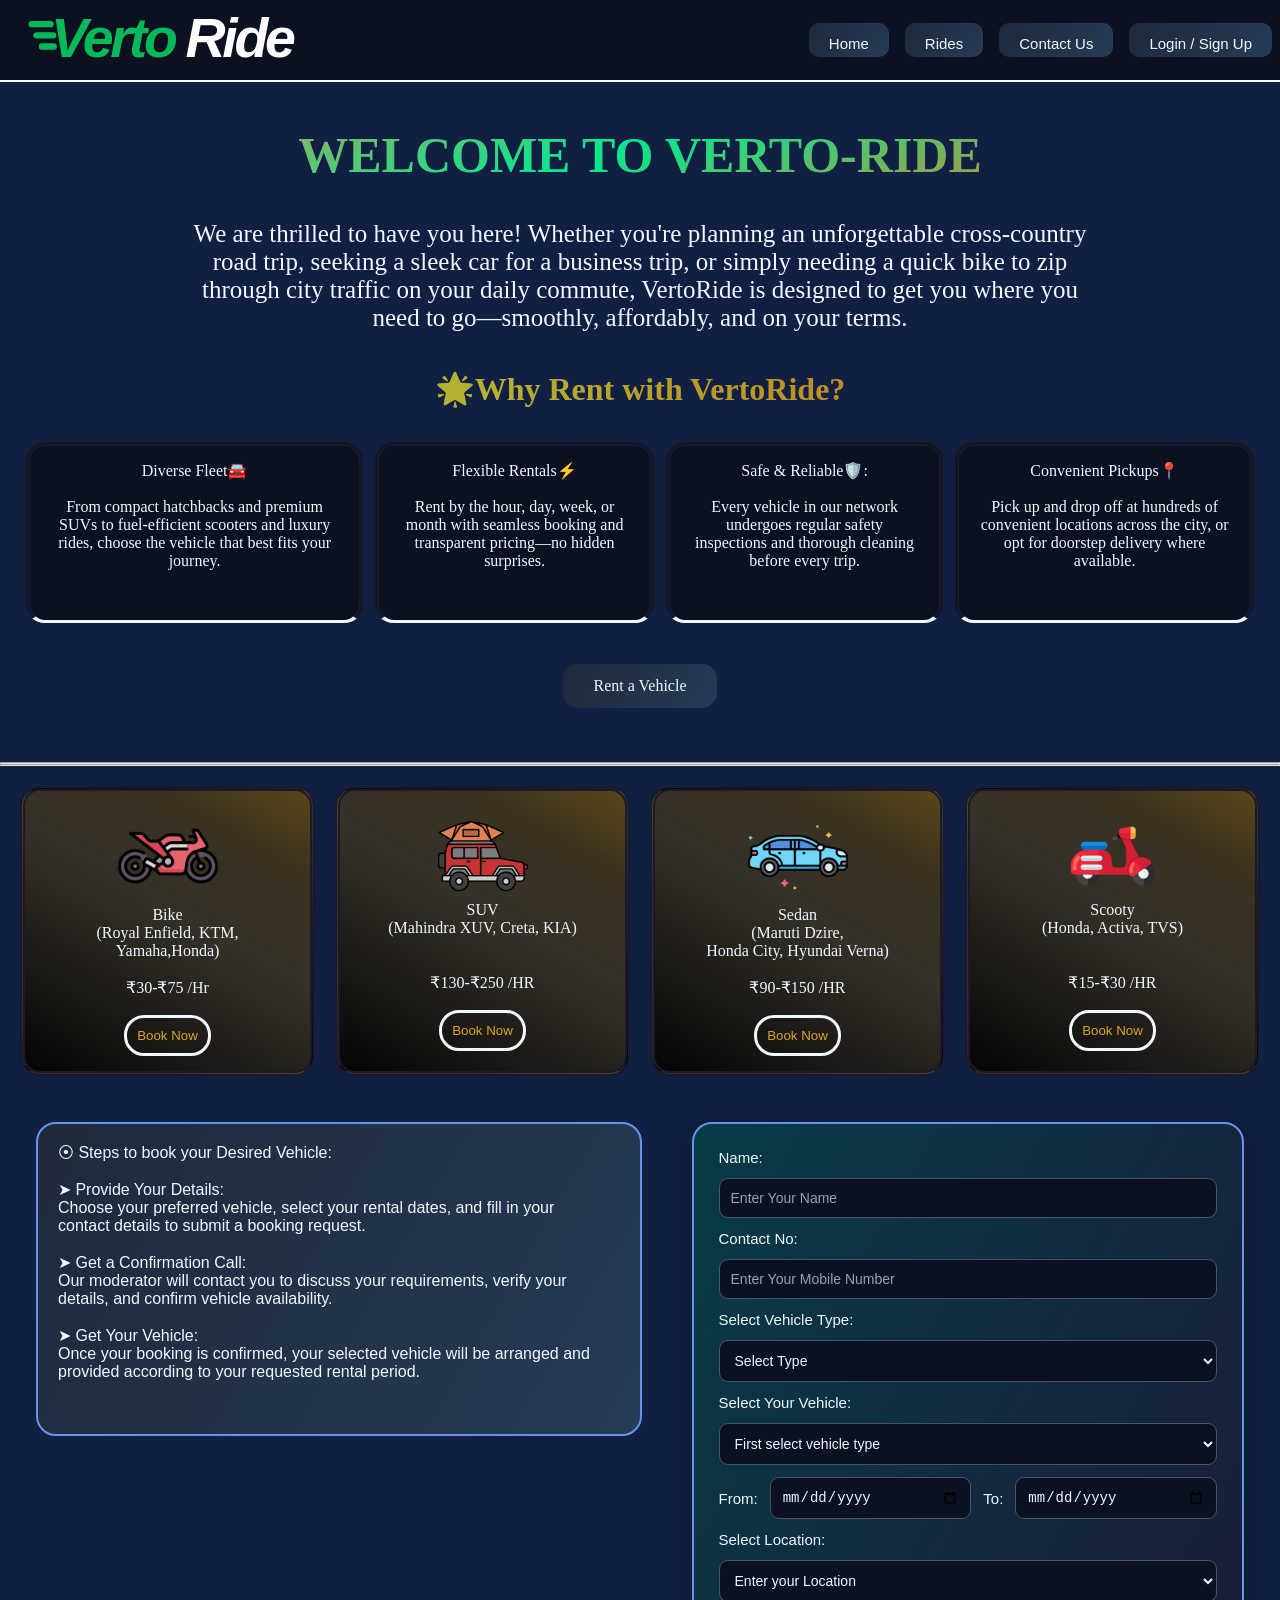
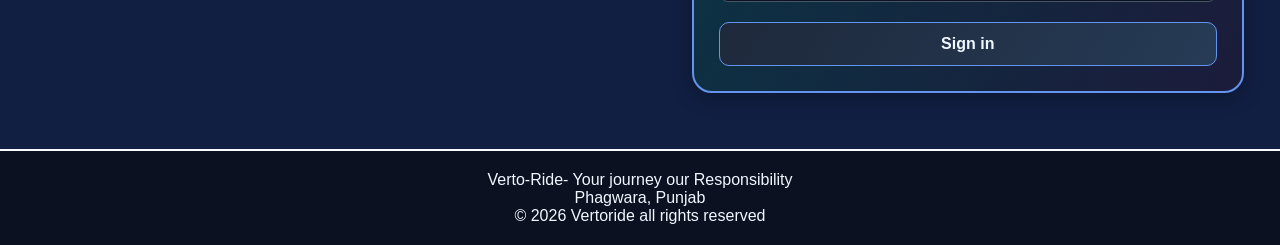
==== index.html @ 51d3aeab "Add files via upload" ====
<!DOCTYPE html>
<html lang="en">
<head>
    <meta charset="UTF-8">
    <meta name="viewport" content="width=device-width, initial-scale=1.0">
    <link rel="icon" type="image/jpg" href="ChatGPT Image Oct 30, 2026, 11_33_49 PM.png">
    <link rel="stylesheet" href="style.css">
    <title>VERTORIDE-VEHICLE RENTING</title>
</head>
<body>  
    <header>
        <div id="panel">
            <div id="logo"><img src="vertoride_wordmark.svg" alt="logo" height="80px" width="350px"></div>
            <div class="parent">
                <div id="home" class="child"><a href="index.html">Home</a></div>
                <div id="rides" class="child"><a href="#Services">Rides</a></div>
                <div id="contactus" class="child"><a href="contact.html">Contact Us</a></div>
                <div id="login" class="child"><a href="login.html" id="loginlink">Login / Sign Up</a></div>
            </div>
        </div>
    </header>
    <br><br>
    <main>
        <br><br><br><br><br>
        <div id="greet">
            <p id="greetp">Welcome to Verto-Ride</p><br><br>
            <p id="greetc">
                We are thrilled to have you here! Whether you're planning an unforgettable cross-country<br> road trip, seeking a sleek car for a business trip, or simply needing a quick bike to zip through city traffic on your daily commute, VertoRide is designed to get you where you need to go—smoothly, affordably, and on your terms. <br><br>
            </p>
        </div>
        <H1>🌟Why Rent with VertoRide?</H1><br>
        <div id="Whyp">
            <div class="whyc" id="fleet"> Diverse Fleet🚘<br><br> From compact hatchbacks and premium SUVs to fuel-efficient scooters and luxury rides, choose the vehicle that best fits your journey.<br></div>
            <div class="whyc" id="rental">Flexible Rentals⚡<br><br> Rent by the hour, day, week, or month with seamless booking and transparent pricing—no hidden surprises.</div>
            <div class="whyc" id="safe">Safe & Reliable🛡️:<br><br> Every vehicle in our network undergoes regular safety inspections and thorough cleaning before every trip.</div>
            <div class="whyc" id="pick">Convenient Pickups📍<br><br> Pick up and drop off at hundreds of convenient locations across the city, or opt for doorstep delivery where available.</div>
        </div>
        <br><br>
        <a href="#booking" id="btn"> Rent a Vehicle </a>
        <br><br><br><hr><hr>
        <div id="Services">
            <div class="servicec" id="bike">
                <img src="bycicle.png" alt="Bike" height="100px" width="100px">Bike<br>
                (Royal Enfield, KTM,<br> Yamaha,Honda)<br><br>₹30-₹75 /Hr<br><br><button class="btn1" data-type="bike">Book Now</button>
            </div>
            <div class="servicec" id="SUV"><img src="car.png" alt="SUV" height="90px" width="90px">SUV<br>(Mahindra XUV, Creta, KIA)<br><br><br>₹130-₹250 /HR<br><br><button class="btn1" data-type="suv">Book Now</button></div>
            <div class="servicec" id="Seddan"><img src="sedan.png" alt="Sedan" height="100px" width="100px">Sedan<br>(Maruti Dzire,<br> Honda City, Hyundai Verna)<br><br>₹90-₹150 /HR<br><br><button class="btn1" data-type="sedan">Book Now</button></div>
            <div class="servicec" id="Scooty"><img src="scooter.png" alt="Scooty" height="90px" width="90px" >Scooty<br>(Honda, Activa, TVS)<br><br><br>₹15-₹30 /HR<br><br><button class="btn1" data-type="scooty">Book Now</button></div>
        </div>
        <div id="booking">
            <p id="stepsp">
                    ⦿ Steps to book your Desired Vehicle:<br><br>
                    ➤ Provide Your Details:<br>

                    Choose your preferred vehicle, select your rental dates, and fill in your contact details to submit a booking request.<br><br>

                    ➤ Get a Confirmation Call: <br>

                    Our moderator will contact you to discuss your requirements, verify your details, and confirm vehicle availability. <br><br>

                    ➤ Get Your Vehicle: <br>

                    Once your booking is confirmed, your selected vehicle will be arranged and provided according to your requested rental period. <br> <br>
            </p>
            <div id="Form">
                <form id="bookingForm">
                    Name: <input type="text" placeholder="Enter Your Name" id="name" class="formc" required >
                    Contact No: <input type="tel" id="phone" name="phone" class="formc" placeholder="Enter Your Mobile Number" pattern="[6-9][0-9]{9}" maxlength="10"minlength="10"required>
                    <label for="vehicleType" class="formc">Select Vehicle Type:</label>

                        <select id="vehicleType" class="formc" required>
                            <option value="" disabled selected>Select Type</option>
                            <option value="sedan">Sedan</option>
                            <option value="suv">SUV</option>
                            <option value="bike">Bike</option>
                            <option value="scooty">Scooty</option>
                        </select>

                    <label for="vehicleName" class="formc">Select Your Vehicle:</label>
                        <select id="vehicleName" class="formc" required>
                            <option value="">First select vehicle type</option>
                        </select>
                    <div id="" class="formc">
                        From: <input type="date"  id="datei" class="datec" required>
                        To:   <input type="date"  id="datef" class="datec" required>
                    </div>
                    <label for="Location" class="formc">Select Location: </label>
                    <select name="formc" id="locationselect" required>
                        <option value="" disabled selected>Enter your Location</option>
                        <option value="Abohar">Abohar</option>
                        <option value="Amritsar">Amritsar</option>
                        <option value="Anandpur Sahib">Anandpur Sahib</option>
                        <option value="Barnala">Barnala</option>
                        <option value="Bathinda">Bathinda</option>
                        <option value="Batala">Batala</option>
                        <option value="Dera Bassi">Dera Bassi</option>
                        <option value="Faridkot">Faridkot</option>
                        <option value="Fatehgarh Sahib">Fatehgarh Sahib</option>
                        <option value="Ferozepur">Ferozepur</option>
                        <option value="Gurdaspur">Gurdaspur</option>
                        <option value="Hoshiarpur">Hoshiarpur</option>
                        <option value="Jalandhar">Jalandhar</option>
                        <option value="Kartarpur">Kartarpur</option>
                        <option value="Kapurthala">Kapurthala</option>
                        <option value="Khanna">Khanna</option>
                        <option value="Ludhiana">Ludhiana</option>
                        <option value="Malerkotla">Malerkotla</option>
                        <option value="Moga">Moga</option>
                        <option value="Mohali">Mohali</option>
                        <option value="Muktsar">Muktsar</option>
                        <option value="Nakodar">Nakodar</option>
                        <option value="Pathankot">Pathankot</option>
                        <option value="Patiala">Patiala</option>
                        <option value="Phagwara">Phagwara</option>
                        <option value="Rajpura">Rajpura</option>
                        <option value="Rupnagar">Rupnagar</option>
                        <option value="Sangrur">Sangrur</option>
                        <option value="Zirakpur">Zirakpur</option>
                    </select>
                    <div id="pricebox" class="hidden">
                        <p>Rate: <span id="pricerate"></span> per hour</p>
                        <p>Rent period: <span id="pricedays"></span></p>
                        <p class="pricetotal">Total Cost: <span id="pricetotal"></span></p>
                    </div>

                    <a href="login.html" id="signinbtn" class="formbtn">Sign in</a>
                    <button type="submit" id="submitbtn" class="hidden">Submit</button>
                 </form>

            </div>

        </div>
    </main>
    <footer>
        <div class="footer">
            Verto-Ride-
            Your journey our Responsibility <br>
            Phagwara, Punjab<br>
            © 2026 Vertoride all rights reserved
        </div>
    </footer>

    <div id="thankbox" class="overlay hidden">
        <div class="thankcard">
            <p class="thankhead">Thank you, <span id="thankname"></span>! 🎉</p>
            <p class="thanktext">Your selected vehicle:</p>
            <p class="thankvehicle"><span id="thanktype"></span> - <span id="thankmodel"></span></p>
            <p class="thanktext">Total rent: <span id="thankprice"></span></p>
            <p class="thanktext">Our moderators will reach you on <span id="thankphone"></span> as soon as possible.</p>
            <button id="thankclose" class="thankbtn">Close</button>
        </div>
    </div>

    <script src="common.js"></script>
    <script src="index.js"></script>
</body>
</html>
---- style.css ----
*{
    padding: 0;
    margin:0;
}

html { 
    scroll-behavior: smooth; scroll-padding-top: 90px; 
}

body{
    /* background: linear-gradient(135deg,#b5ece0 0%,#6cc9a9 22%,#4f7fb0 55%,#4a1d7a 80%,#2a0f3d 100%);
  background-attachment: fixed;
  background-repeat: no-repeat; */
  background-color: #111f43;
}

#front{
    background-image: linear-gradient(45deg, black, yellow, red);
}

#panel {
    background-color: #0B1120;
    display: flex;
    align-items: center;
    justify-content: space-between;
    height: 80px;
    width: 100%;
    border-bottom: 2px solid #fbfcff;
    position: fixed;
    top: 0;
    left: 0;
    z-index: 1000;
}

#logo{
    display: inline;
    margin-right:auto;
    margin-left:20px;
    position: sticky;
}
.parent{
    display:flex;
    align-items: center;
}
.child a{
    margin:8px;
    padding: 12px 20px;
    background: linear-gradient(120deg, #1E293B, #263B56);
    padding-bottom: 5px;
    border-radius: 10px;
    text-decoration: none;
    color: aliceblue;
    gap: 0px;
    font-size:15px;
    font-weight:500;
    position: sticky;
    font-family:'Trebuchet MS', 'Lucida Sans Unicode', 'Lucida Grande', 'Lucida Sans', Arial, sans-serif;
    display:inline-block;
    transition: 0.3s;
}

.child a:hover{
    color:black;
    background: linear-gradient(120deg,#6366F1,#0891B2);
    color:aliceblue;
    transform: translateY(-3px);
}

#greet{
    margin-left:30px;
    margin-right:30px;
    display: inline-block;
}
#greetp {
    font-size: 50px;
    font-weight:600;
    text-align: center;
    text-transform: uppercase;
    background: linear-gradient(160deg ,#e2904c,#07e78d,#e27f2f,#d40845,#fc72ff);
    background-size: 200%;
    background-clip: text;
    -webkit-background-clip: text;
    -webkit-text-fill-color: transparent;
    animation: animate-gradient 5s linear infinite;
}

@keyframes animate-gradient {
    to {
        background-position: 200%;
    }
}

#greetc{
    color:aliceblue;
    font-size:25px;
    font-weight: 200;
    margin-left:150px ;
    margin-right:150px;
    text-align: center;

}

H1{
    text-align: center;
    margin: 10px;
    background-image: linear-gradient(60deg, #aedc41, #c46513);
    background-clip: text;
    -webkit-background-clip: text;
    -webkit-text-fill-color: transparent;
}

#Whyp{
    display:flex;
    margin: 0 20px 0 20px;
}

.whyc{
    display:inline-block;
    border: 5px double rgb(26, 26, 46);
    border-bottom:3px solid aliceblue;
    padding:15px 20px 50px 20px;
    background-color: #0B1120;
    /* background-image:linear-gradient(30deg,#050505 0%,#353129 55%,#3a311f 80%,#594719 100%); */
    margin:5px;
    text-align:center;
    color:aliceblue;
    font-family: 'Times New Roman', Times, serif;
    border-radius: 20px;
    font-weight:500;
    transition: 0.4s;

    
}

.whyc:hover{
    transform: translateY(-5px);
    
}

#rental:hover{
    background:
        radial-gradient(circle at bottom left,rgba(218, 165, 32, 0.5),transparent 30%),radial-gradient(circle at top right,rgba(220, 30, 90, 0.5),transparent 30%),rgb(26, 26, 46);
}

#fleet:hover{
     background:
        radial-gradient(circle at bottom left,
            rgba(218, 165, 32, 0.5),
            transparent 30%),
        radial-gradient(circle at top right,
            rgba(220, 30, 90, 0.5),
            transparent 30%),
        rgb(26, 26, 46);

}

#safe:hover{
     background:
        radial-gradient(circle at bottom left,
            rgba(218, 165, 32, 0.5),
            transparent 30%),
        radial-gradient(circle at top right,
            rgba(220, 30, 90, 0.5),
            transparent 30%),
        rgb(26, 26, 46);

}

#pick:hover{
     background:radial-gradient(circle at bottom left,rgba(218, 165, 32, 0.5),transparent 35%),
                radial-gradient(circle at top right,rgba(220, 30, 90, 0.5),transparent 35%),
            rgb(26, 26, 46);

}

#btn {
    margin: 0 auto;
    padding: 13px 30px;
    font-size: 16px;
    font-weight:400;
    text-decoration: none;
    background: linear-gradient(120deg, #1E293B, #263B56);
    font-family: 'Times New Roman', Times, serif;
    color: aliceblue;
    border-radius: 15px;
    display: table;
    transition: transform 0.5s;
}


#btn:hover {
    transform: translateY(-3px)scale(1.04);
    color: gold;
    background: linear-gradient(120deg,#6366F1,#0891B2);
}

#Services {
    display: flex;
    justify-content: center;
    gap: 20px;
    margin: 20px;
}

.servicec {
    height:auto;
    width: 300px;
    padding: 15px;
    display: flex;
    flex-direction: column;
    align-items: center;
    justify-content: center;
    border: 5px double rgb(26, 26, 46);
    border-radius: 20px;
    background-image: linear-gradient(30deg,#050505 0%,#353129 55%,#3a311f 80%,#594719 100%);
    color: aliceblue;
    text-align: center;
    font-family: 'Times New Roman', Times, serif;
    font-weight:200;
}

.servicec:hover{
    background:radial-gradient(circle at bottom left,rgba(218, 165, 32, 0.5),transparent 35%),
    radial-gradient(circle at top right,rgba(220, 30, 90, 0.5),transparent 35%),
    rgb(26, 26, 46);
    transform: scale(1.04);
}

.btn1{
    padding:10px;
    background-color: transparent;
    color:goldenrod;
    border: 3px solid aliceblue;
    border-radius: 20px;
    transition: transform 0.5s;
    cursor: pointer;
}

.btn1:hover{
    background-color: goldenrod;
    color:#0B1120;
    transform: scale(1.04);
}

#booking{
    display:flex;
    margin: 10px 10px 0px 10px;
    padding:6px;
    gap:10px;
}

#stepsp{
    display: inline-block;
    color:aliceblue;
    margin:20px;
    padding:20px;
    padding-right: 30px;
    background:linear-gradient(120deg, #1E293B, #263B56);
    width: 45%;
    height:270px;
    font-family: 'Trebuchet MS', 'Lucida Sans Unicode', 'Lucida Grande', 'Lucida Sans', Arial, sans-serif;
    border-radius: 20px;
    border:2px solid cornflowerblue;
}

#Form{
    display: flex;
    flex-direction: column;
    color:aliceblue;
    margin:20px;
    padding:20px;
    padding-right: 30px;
    background: linear-gradient(120deg,#073b48,#1b1b3a);
    width: 45%;
    height:auto;
    font-family: 'Trebuchet MS', 'Lucida Sans Unicode', 'Lucida Grande', 'Lucida Sans', Arial, sans-serif;
    border-radius: 20px;
    border:2px solid cornflowerblue;
}

#Form {
    display: flex;
    flex-direction: column;
    color: aliceblue;
    margin: 20px;
    padding: 25px;
    background: linear-gradient(120deg, #073b48, #1b1b3a);
    width: 45%;
    min-height: 400px;
    box-sizing: border-box;
    font-family: 'Trebuchet MS', sans-serif;
    border-radius: 20px;
    border: 2px solid cornflowerblue;
    box-shadow: 0 5px 20px rgba(0, 0, 0, 0.3);
}

#Form form {
    display: flex;
    flex-direction: column;
    gap: 12px;
}

#Form label,
#Form form {
    font-size: 15px;
}

#Form input,
#Form select {
    width: 100%;
    padding: 11px;
    box-sizing: border-box;
    background-color: #0B1120;
    color: aliceblue;
    border: 1px solid #475569;
    border-radius: 9px;
    outline: none;
    font-size: 14px;
    transition: 0.3s;
}

#Form input:focus,
#Form select:focus {
    border-color: cornflowerblue;
    box-shadow: 0 0 8px rgba(100, 149, 237, 0.4);
}

#Form input::placeholder {
    color: #94a3b8;
}

#Form .formc {
    display: flex;
    align-items: center;
    gap: 12px;
}

#Form .datec {
    flex: 1;
    min-width: 0;
}

#Form button {
    padding: 12px;
    margin-top: 8px;
    background: linear-gradient(120deg, #1E293B, #263B56);
    color: aliceblue;
    border: 1px solid cornflowerblue;
    border-radius: 10px;
    font-size: 16px;
    font-weight: 600;
    cursor: pointer;
    transition: 0.3s;
}

#Form button:hover {
    background: linear-gradient(120deg, #6366F1, #0891B2);
    transform: translateY(-3px);
    box-shadow: 0 5px 15px rgba(8, 145, 178, 0.3);
}

#Form button:active {
    transform: scale(0.98);
}

@media (max-width: 900px) {
    #booking {
        flex-direction: column;
    }

    #Form,
    #stepsp {
        width: 100%;
        margin: 10px 0;
    }
}

@media (max-width: 500px) {
    #Form {
        padding: 15px;
    }

    #Form .formc {
        flex-direction: column;
        align-items: stretch;
    }
}

.hidden {
    display: none !important;
}

.footer {
    color: aliceblue;
    text-align: center;
    padding: 20px;
    margin-top: 30px;
    font-family: 'Trebuchet MS', sans-serif;
    border-top: 2px solid #fbfcff;
    background-color: #0B1120;
}
#Form a.formbtn {
    padding: 12px;
    margin-top: 8px;
    background: linear-gradient(120deg, #1E293B, #263B56);
    color: aliceblue;
    border: 1px solid cornflowerblue;
    border-radius: 10px;
    font-size: 16px;
    font-weight: 600;
    text-align: center;
    text-decoration: none;
    cursor: pointer;
    transition: 0.3s;
}

#Form a.formbtn:hover {
    background: linear-gradient(120deg, #6366F1, #0891B2);
    transform: translateY(-3px);
    box-shadow: 0 5px 15px rgba(8, 145, 178, 0.3);
}
.formcard {
    display: flex;
    flex-direction: column;
    gap: 12px;
    width: 45%;
    max-width: 520px;
    margin: 130px auto 40px auto;
    padding: 25px;
    box-sizing: border-box;
    color: aliceblue;
    background: linear-gradient(120deg, #073b48, #1b1b3a);
    border: 2px solid cornflowerblue;
    border-radius: 20px;
    box-shadow: 0 5px 20px rgba(0, 0, 0, 0.3);
    font-family: 'Trebuchet MS', sans-serif;
}

.formcard form {
    display: flex;
    flex-direction: column;
    gap: 12px;
    font-size: 15px;
}

.formcard input,
.formcard select,
.formcard textarea {
    width: 100%;
    padding: 11px;
    box-sizing: border-box;
    background-color: #0B1120;
    color: aliceblue;
    border: 1px solid #475569;
    border-radius: 9px;
    outline: none;
    font-size: 14px;
    font-family: 'Trebuchet MS', sans-serif;
    transition: 0.3s;
}

.formcard textarea {
    resize: vertical;
}

.formcard input:focus,
.formcard select:focus,
.formcard textarea:focus {
    border-color: cornflowerblue;
    box-shadow: 0 0 8px rgba(100, 149, 237, 0.4);
}

.formcard input::placeholder,
.formcard textarea::placeholder {
    color: #94a3b8;
}

.formhead {
    font-size: 30px;
    font-weight: 600;
    text-align: center;
}

.formsub {
    text-align: center;
    color: #cbd5e1;
    font-size: 14px;
}

.formsubmit {
    padding: 12px;
    margin-top: 8px;
    background: linear-gradient(120deg, #1E293B, #263B56);
    color: aliceblue;
    border: 1px solid cornflowerblue;
    border-radius: 10px;
    font-size: 16px;
    font-weight: 600;
    cursor: pointer;
    transition: 0.3s;
}

.formsubmit:hover {
    background: linear-gradient(120deg, #6366F1, #0891B2);
    transform: translateY(-3px);
}
.tabs {
    display: flex;
    gap: 10px;
}
.tabbtn {
    flex: 1;
    padding: 12px;
    background: #0B1120;
    color: aliceblue;
    border: 1px solid #475569;
    border-radius: 10px;
    font-size: 15px;
    cursor: pointer;
    transition: 0.3s;
}
.tabbtn.active {
    background: linear-gradient(120deg, #6366F1, #0891B2);
    border-color: cornflowerblue;
}
.msg {
    padding: 10px;
    border-radius: 9px;
    font-size: 14px;
    text-align: center;
}

.msg.error {
    background-color: rgba(220, 38, 38, 0.2);
    border: 1px solid #ef4444;
    color: #fecaca;
}

.msg.success {
    background-color: rgba(8, 185, 91, 0.2);
    border: 1px solid #08B95B;
    color: #bbf7d0;
}
.overlay {
    position: fixed;
    top: 0;
    left: 0;
    width: 100%;
    height: 100%;
    background-color: rgba(0, 0, 0, 0.7);
    display: flex;
    align-items: center;
    justify-content: center;
    z-index: 2000;
}
.thankcard {
    width: 90%;
    max-width: 420px;
    padding: 30px;
    text-align: center;
    color: aliceblue;
    background: linear-gradient(120deg, #073b48, #1b1b3a);
    border: 2px solid cornflowerblue;
    border-radius: 20px;
    box-shadow: 0 5px 25px rgba(0, 0, 0, 0.5);
    font-family: 'Trebuchet MS', sans-serif;
}
.thankhead {
    font-size: 26px;
    font-weight: 600;
    margin-bottom: 15px;
}
.thanktext {
    font-size: 15px;
    color: #cbd5e1;
    margin-bottom: 10px;
}
.thankvehicle {
    font-size: 20px;
    font-weight: 600;
    color: gold;
    margin-bottom: 15px;
}
.thankbtn {
    margin-top: 10px;
    padding: 10px 30px;
    background: linear-gradient(120deg, #1E293B, #263B56);
    color: aliceblue;
    border: 1px solid cornflowerblue;
    border-radius: 10px;
    font-size: 15px;
    cursor: pointer;
    transition: 0.3s;
}
.thankbtn:hover {
    background: linear-gradient(120deg, #6366F1, #0891B2);
}

@media (max-width: 900px) {
    .formcard {
        width: 90%;
    }
}
#pricebox {
    padding: 12px 15px;
    background-color: rgba(8, 185, 91, 0.12);
    border: 1px solid #08B95B;
    border-radius: 10px;
    font-size: 15px;
    line-height: 1.7;
}

#pricebox .pricetotal {
    font-size: 20px;
    font-weight: 600;
    color: gold;
}
a.formsubmit {
    text-align: center;
    text-decoration: none;
}
.popupbtns {
    display: flex;
    justify-content: center;
    gap: 15px;
    margin-top: 10px;
}

.cancelbtn {
    background: transparent;
}
body.stickyfooter {
    min-height: 100vh;
    display: flex;
    flex-direction: column;
}

body.stickyfooter main {
    flex: 1;
}
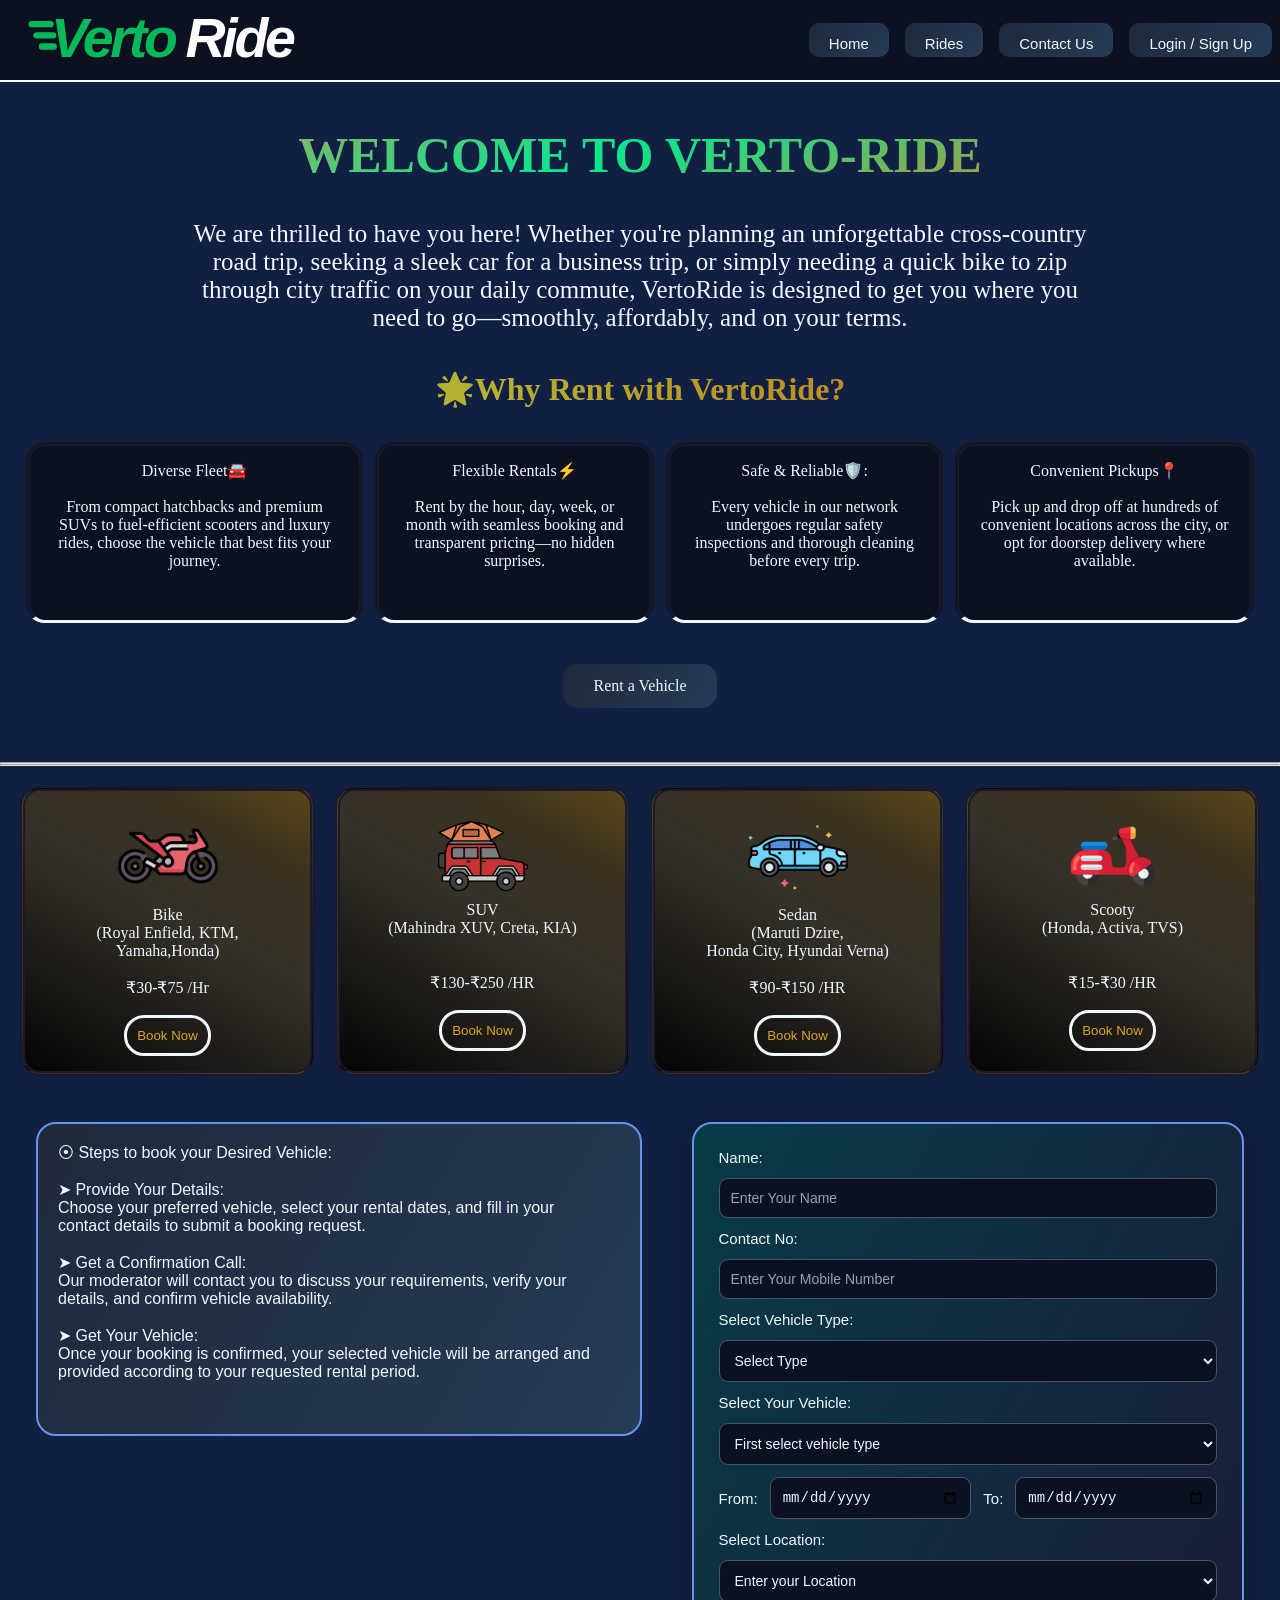
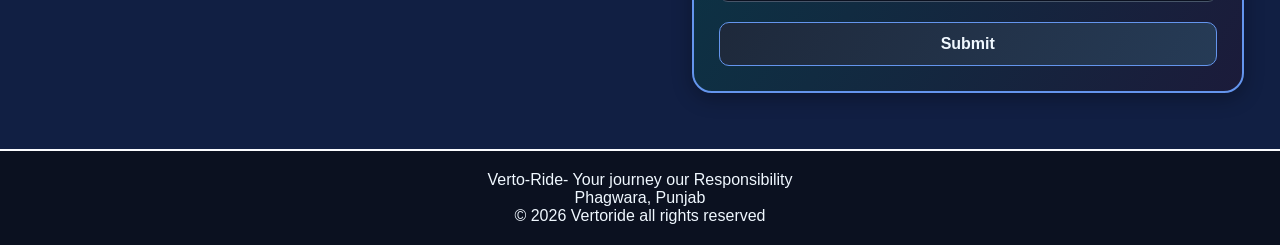
==== commit bc92029d: "Update index.html" ====
--- a/index.html
+++ b/index.html
@@ -123,7 +123,7 @@
                         <p class="pricetotal">Total Cost: <span id="pricetotal"></span></p>
                     </div>
 
-                    <a href="login.html" id="signinbtn" class="formbtn">Sign in</a>
+                    <a href="login.html" id="signinbtn" class="formbtn">Submit</a>
                     <button type="submit" id="submitbtn" class="hidden">Submit</button>
                  </form>
 
@@ -154,4 +154,4 @@
     <script src="common.js"></script>
     <script src="index.js"></script>
 </body>
-</html>+</html>
